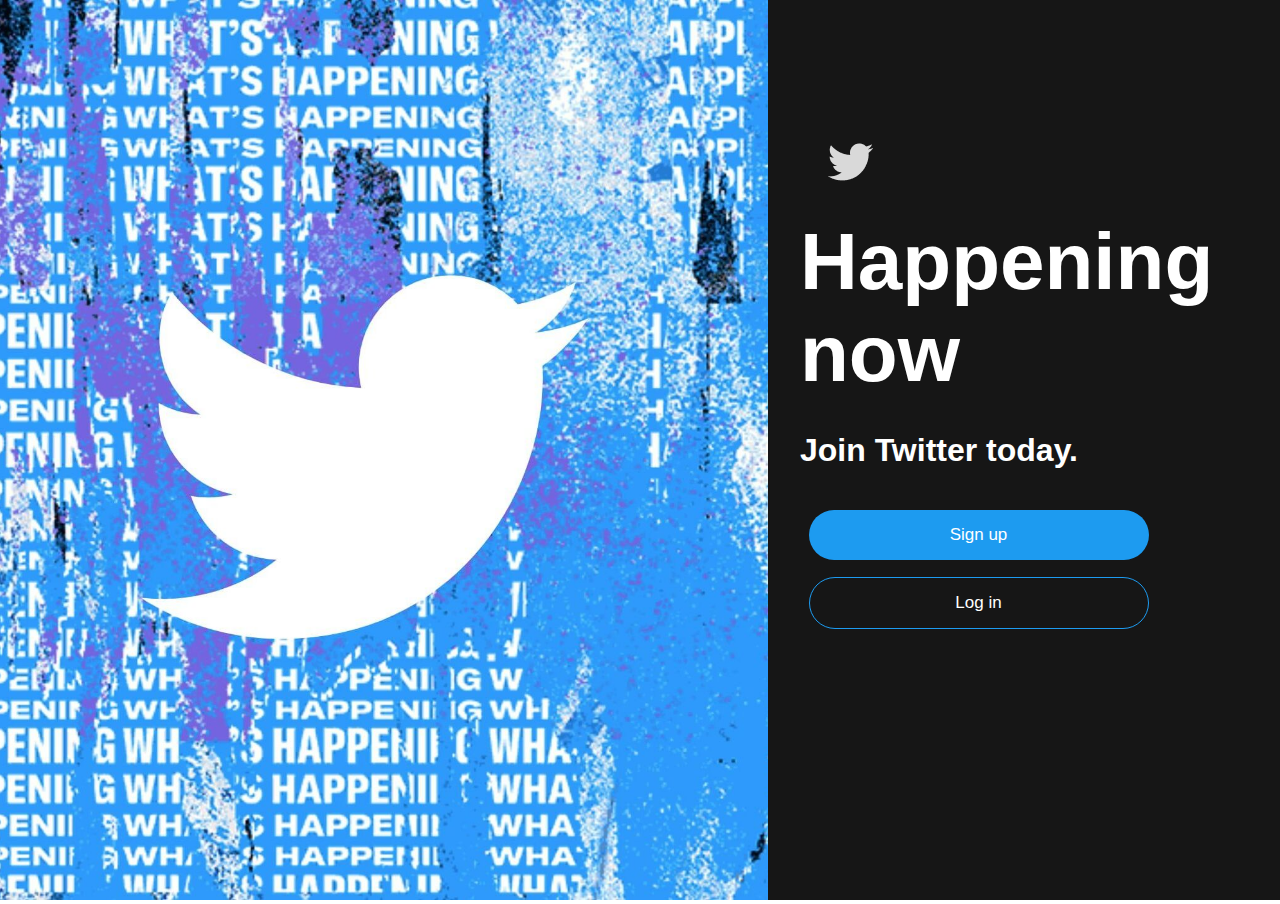
==== index.html @ e0320ebe "UI for sign up page," ====
<!DOCTYPE html>
<html lang="en">
<head>
    <meta charset="UTF-8">
    <meta http-equiv="X-UA-Compatible" content="IE=edge">
    <meta name="viewport" content="width=device-width, initial-scale=1.0">
    <title>Twitter - Clone</title>
    <link rel="stylesheet" href="style.css">
    <link href="https://fonts.cdnfonts.com/css/sf-pro-display" rel="stylesheet">        
</head>
<body>
    <main id="hero">
        <section class="hero-image" id="hero-image">
            <img src="images/twitter.jpeg" alt="" srcset="">
        </section>
        <section class="hero-inner" id="hero-inner">
           
            <article class="hero-option" id="hero-option">
                <img src="images/Normal.png" alt="" class="img-logo">
                <h1>Happening now</h1>
                <h4>Join Twitter today.</h4>
                <div class="controls">
                   <button class="btn-sign-up" id="btn-sign-up">Sign up</button>
                   <button class="btn-log-in" id="btn-log-in">Log in</button> 
                </div>
            </article>
            <article class="hero-sign-up" id="hero-sign-up">
                <img src="images/TwitterLogo.png" alt="" class="img-logo">
                <h2>Join Twitter today.</h2>
                <form action="">
                    
                    <input type="text" 
                    required
                    name="txtname"
                    id="txtName">
                    <label class="lblName" for="txtName">Name</label>
                  
                    <input type="email"
                    required
                    name="txtEmail" 
                    id="txtEmail">
                    <label class="lblEmail" for="txtEmail">Email Address</label>

                    <input type="password" 
                    required
                    name="txtPassword" 
                    id="txtPassword">
                    <label class="lblPassword" for="txtPassword">Password</label>
                </form>
                <p>By signing up, you agree that you accept our <a href="" class="terms">Terms and Condition</a></p>
                <button class="btn-sign-in" id="btn-sign-in">Sign up</button>
            </article>
        </section>
    </main>
    <script src="index.js"></script>
</body>
</html>
---- style.css ----
body, html, *{
    margin: 0;
    padding: 0;
    box-sizing: border-box;
    font-family: 'SF Pro Display', sans-serif;
}
main{
    height: 100vh;
    width: 100vw;
    display: flex;
}
.column-direction{
    flex-direction:row-reverse;
}
.hero-image{
    width: 60%;
}
.hero-image img{
    width: 100%;
    height: 100%;
    object-fit: cover;
}
.hero-inner{
    width: 40%;
    background-color: #161616;
    color: #ffffff;
}

.hero-inner article{
    margin: 7em 2em;
}
h1{
    font-size: 5em;
}
h4{
    margin: 1em 0 1em 0;
    font-size: 2em;
}
.controls{
    display: flex;
    flex-direction: column;
}
.btn-sign-up{
    margin: .5em;
    border:none;
    border-radius: 52px;
    padding: 15px;
    width: 20em;
    color: #ffffff;
    background-color: #1D9BF0;
    font-size: 17px;
}
.btn-sign-up:hover{
    background-color: #63bffd;
    cursor: pointer;
}
.btn-log-in{
    margin: .5em;
    border: 1px solid #1D9BF0;
    border-radius: 52px;
    padding: 15px;
    width: 20em;
    color: #ffffff;
    background-color: #161616;
    font-size: 17px;
}
.btn-log-in:hover{
    background-color: #474747a7;
    cursor: pointer;
}
#hero-sign-up{
    display: none;
    margin: 10em;
    transition: 1s ease-in-out;
    color: #161616;
}
form{
    position: relative;
    margin-top: em;
    display: flex;
    flex-direction: column;
    color: #161616;
}
.lblName{
    position: absolute;
    top: 43px;
    left: 20px;
}

.lblEmail{
    position: absolute;
    top: 148px;
    left: 20px;
}

.lblPassword{
    position: absolute;
    top: 250px;
    left: 20px;
}


input:focus + label,
input:valid + label{
    transform: translateY(-1.2em);
    transition: .3s ease-in-out;
}


form input{
    border: none;
    border-radius: 10px;
    background-color: #f4f4f4;
    margin: 1em 0;
    padding: 2em 20px 20px 20px;
    font-size: 1em;
}

.terms{
    color: #1D9BF0;
}
.btn-sign-in{
    margin-top: 1em;
    border:none;
    border-radius: 52px;
    padding: 15px;
    width: 100%;
    color: #ffffff;
    background-color: #1D9BF0;
    font-size: 17px;
}
.btn-sign-in:hover{
    background-color: #63bffd;
    cursor: pointer;
}

.hero-sign-up p, h2{
    margin-top: 1em;
}
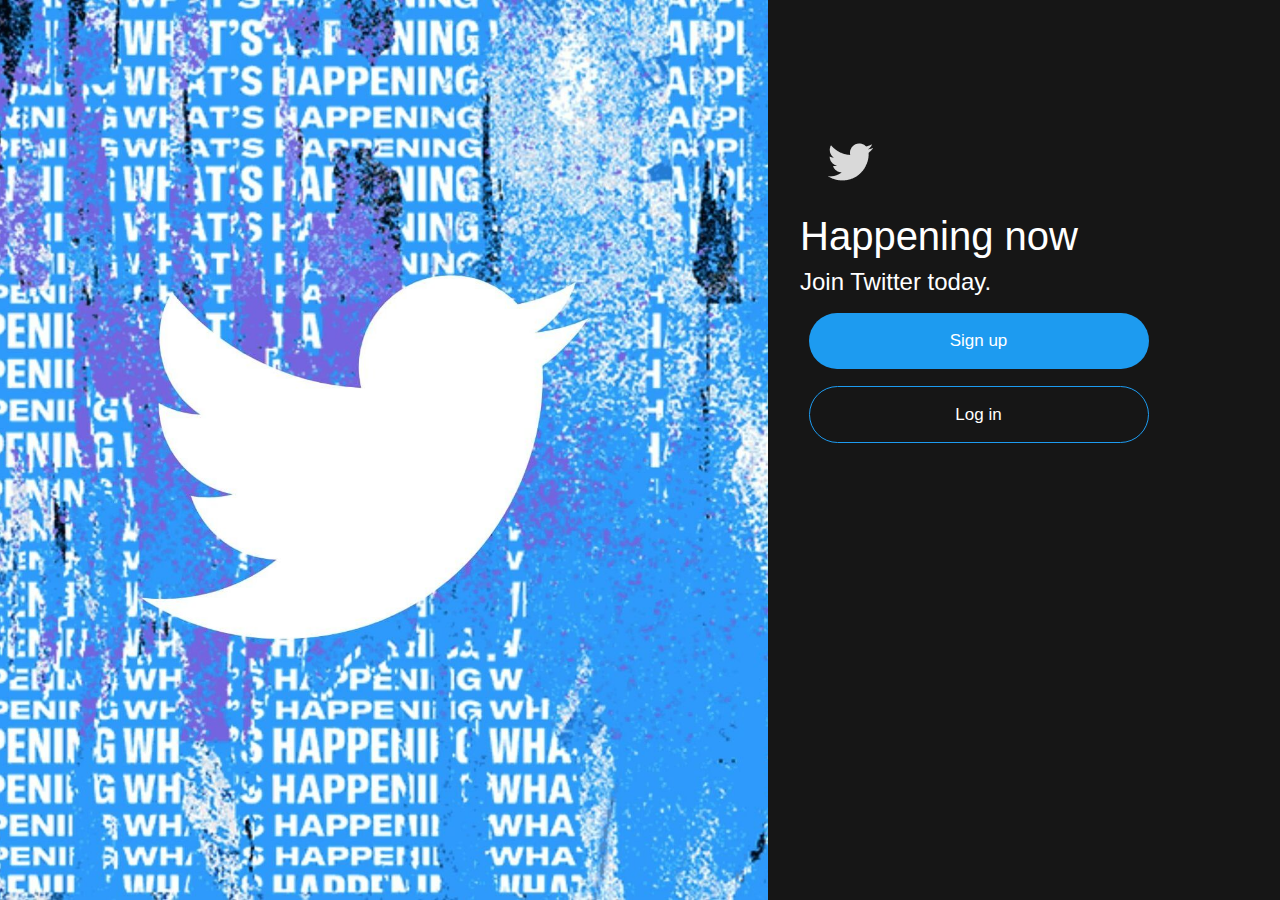
==== commit 51b98c7c: "form validation for sign up form" ====
--- a/index.html
+++ b/index.html
@@ -6,6 +6,7 @@
     <meta name="viewport" content="width=device-width, initial-scale=1.0">
     <title>Twitter - Clone</title>
     <link rel="stylesheet" href="style.css">
+    <link rel="stylesheet" href="https://cdn.jsdelivr.net/npm/bootstrap@4.0.0/dist/css/bootstrap.min.css" integrity="sha384-Gn5384xqQ1aoWXA+058RXPxPg6fy4IWvTNh0E263XmFcJlSAwiGgFAW/dAiS6JXm" crossorigin="anonymous">
     <link href="https://fonts.cdnfonts.com/css/sf-pro-display" rel="stylesheet">        
 </head>
 <body>
@@ -27,31 +28,75 @@
             <article class="hero-sign-up" id="hero-sign-up">
                 <img src="images/TwitterLogo.png" alt="" class="img-logo">
                 <h2>Join Twitter today.</h2>
-                <form action="">
-                    
-                    <input type="text" 
-                    required
-                    name="txtname"
-                    id="txtName">
-                    <label class="lblName" for="txtName">Name</label>
+                <form class="frm-Sign-In" id="frm-Sign-In" action="">
+                    <div class="formGroup">
+                        <input type="text"  
+                        placeholder=" "
+                        required
+                        name="txtname"
+                        id="txtName"
+                        class="textboxState">
+                        <label class="lblName" for="txtName">Name</label>
+                        <small></small>
+                    </div>
                   
-                    <input type="email"
-                    required
-                    name="txtEmail" 
-                    id="txtEmail">
-                    <label class="lblEmail" for="txtEmail">Email Address</label>
+                    <div class="formGroup ">
+                        <input type="email"
+                        required
+                        placeholder=" "
+                        name="txtEmail" 
+                        id="txtEmail" 
+                        class="textboxState">
+                        <label id="lblEmail" class="lblEmail" for="txtEmail">Email Address</label>
+                        <small></small>
+                    </div>
+                    <div class="formGroup">
+                        <input type="text" 
+                        placeholder=" "
+                        required
+                        name="txtUserName"
+                        id="txtUserName" class="textboxState">
+                        <label class="lblUserName" for="txtUserName">Username</label>
+                        <small></small>
+                    </div>
+                    <div class="formGroup">
+                        <input type="password" 
+                        placeholder=" "
+                        required
+                        name="txtPassword" 
+                        id="txtPassword"  class="textboxState">
+                        <label class="lblPassword" for="txtPassword">Password</label>
+                        <small></small>
+                    </div>
 
-                    <input type="password" 
-                    required
-                    name="txtPassword" 
-                    id="txtPassword">
-                    <label class="lblPassword" for="txtPassword">Password</label>
+                    <p>By signing up, you agree that you accept our <a href="" class="terms">Terms and Condition</a></p>
+                    <button class="btn-sign-in" id="btn-sign-in">Sign up</button>
                 </form>
-                <p>By signing up, you agree that you accept our <a href="" class="terms">Terms and Condition</a></p>
-                <button class="btn-sign-in" id="btn-sign-in">Sign up</button>
             </article>
         </section>
     </main>
+    <div class="modal" tabindex="-1" role="dialog">
+        <div class="modal-dialog" role="document">
+          <div class="modal-content">
+            <div class="modal-header">
+              <h5 class="modal-title">Modal title</h5>
+              <button type="button" class="close" data-dismiss="modal" aria-label="Close">
+                <span aria-hidden="true">&times;</span>
+              </button>
+            </div>
+            <div class="modal-body">
+              <p>Modal body text goes here.</p>
+            </div>
+            <div class="modal-footer">
+              <button type="button" class="btn btn-primary">Save changes</button>
+              <button type="button" class="btn btn-secondary" data-dismiss="modal">Close</button>
+            </div>
+          </div>
+        </div>
+      </div>
     <script src="index.js"></script>
+    <script src="https://code.jquery.com/jquery-3.2.1.slim.min.js" integrity="sha384-KJ3o2DKtIkvYIK3UENzmM7KCkRr/rE9/Qpg6aAZGJwFDMVNA/GpGFF93hXpG5KkN" crossorigin="anonymous"></script>
+<script src="https://cdn.jsdelivr.net/npm/popper.js@1.12.9/dist/umd/popper.min.js" integrity="sha384-ApNbgh9B+Y1QKtv3Rn7W3mgPxhU9K/ScQsAP7hUibX39j7fakFPskvXusvfa0b4Q" crossorigin="anonymous"></script>
+<script src="https://cdn.jsdelivr.net/npm/bootstrap@4.0.0/dist/js/bootstrap.min.js" integrity="sha384-JZR6Spejh4U02d8jOt6vLEHfe/JQGiRRSQQxSfFWpi1MquVdAyjUar5+76PVCmYl" crossorigin="anonymous"></script>
 </body>
 </html>--- a/style.css
+++ b/style.css
@@ -4,7 +4,7 @@
     box-sizing: border-box;
     font-family: 'SF Pro Display', sans-serif;
 }
-main{
+#hero{
     height: 100vh;
     width: 100vw;
     display: flex;
@@ -14,6 +14,7 @@
 }
 .hero-image{
     width: 60%;
+    display: flex;
 }
 .hero-image img{
     width: 100%;
@@ -21,6 +22,7 @@
     object-fit: cover;
 }
 .hero-inner{
+    display: flex;
     width: 40%;
     background-color: #161616;
     color: #ffffff;
@@ -71,51 +73,51 @@
 #hero-sign-up{
     display: none;
     margin: 10em;
-    transition: 1s ease-in-out;
+    transition:  1s ease-in-out;
     color: #161616;
+}
+
+
+
+input:focus + label,
+input:not(:placeholder-shown) + label{
+    transform: translateY(-1.2em);
+    transition: .3s ease-in-out;
+    font-weight: bold;
 }
 form{
     position: relative;
-    margin-top: em;
+    margin-top: 1em;
     display: flex;
     flex-direction: column;
     color: #161616;
 }
-.lblName{
+.formGroup{
+    position: relative;
+    display: flex;
+    flex-direction: column;
+    width: 100%;
+    margin-top: 1em;
+}
+.formGroup label{
     position: absolute;
-    top: 43px;
+    top: 25px;
     left: 20px;
 }
-
-.lblEmail{
-    position: absolute;
-    top: 148px;
-    left: 20px;
-}
-
-.lblPassword{
-    position: absolute;
-    top: 250px;
-    left: 20px;
-}
-
-
-input:focus + label,
-input:valid + label{
-    transform: translateY(-1.2em);
-    transition: .3s ease-in-out;
-}
-
-
-form input{
+.textboxState{
     border: none;
     border-radius: 10px;
     background-color: #f4f4f4;
-    margin: 1em 0;
     padding: 2em 20px 20px 20px;
     font-size: 1em;
 }
-
+.formGroup small{
+    margin-left: 20px;
+    margin-top:.5em ;
+    color: red;
+    font-size:1em;
+    font-weight: 100;
+}
 .terms{
     color: #1D9BF0;
 }
@@ -136,4 +138,11 @@
 
 .hero-sign-up p, h2{
     margin-top: 1em;
-}+}
+
+.error{
+    border: 2px solid #e74c3c;
+}
+.errorFont{
+    color: #e74c3c;
+}
